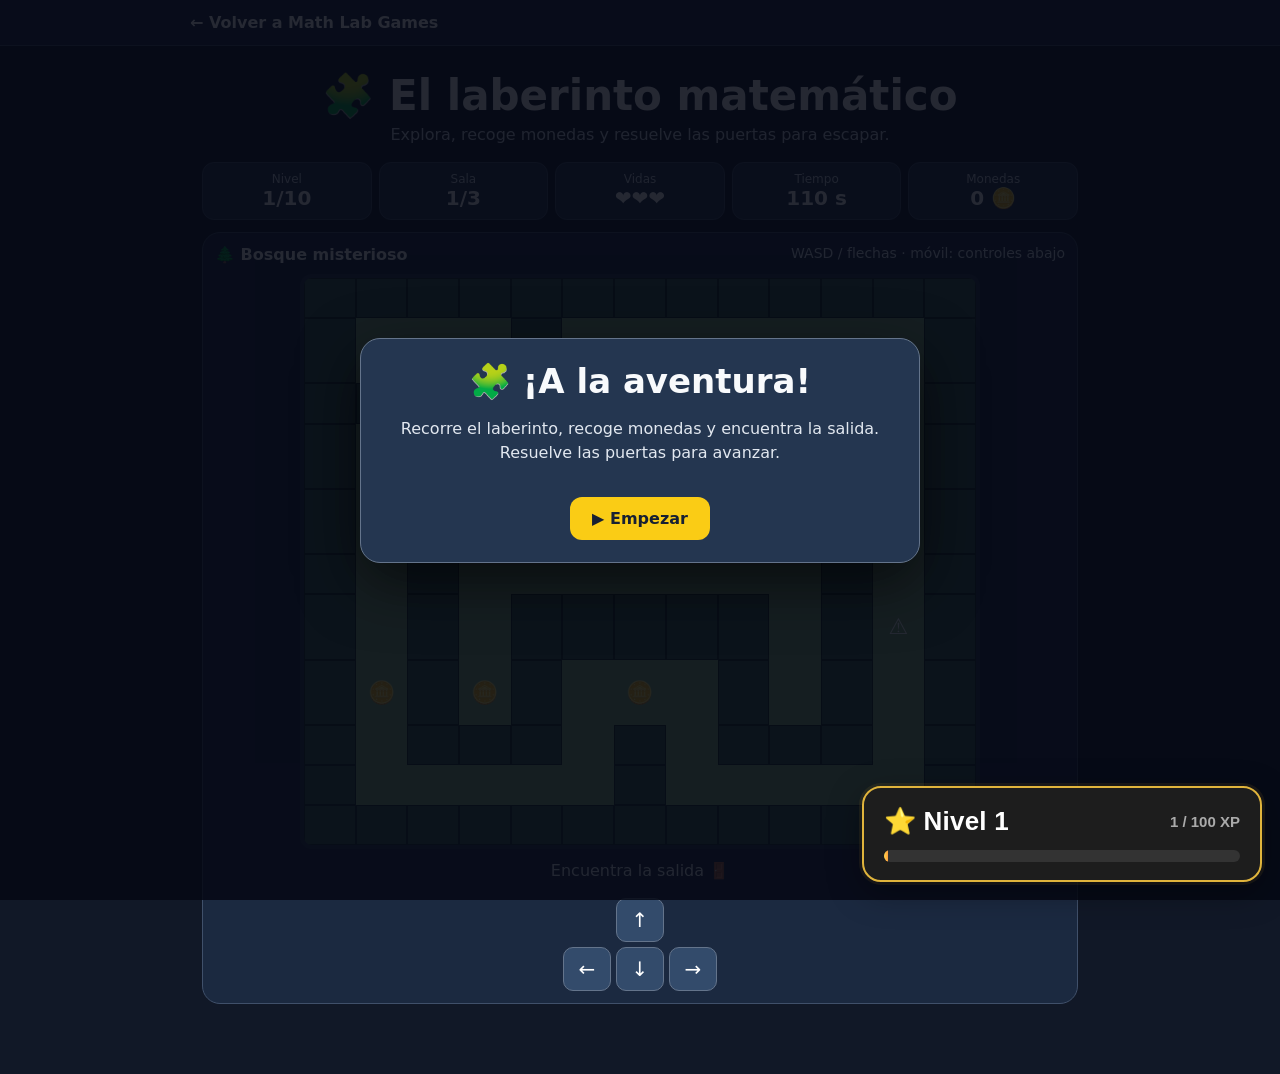
==== juegos/laberinto-matematico/index.html @ 6bd999cf "Add playable Math Lab Games maze adventure" ====
<!doctype html>
<html lang="es"><head><meta charset="utf-8"><meta name="viewport" content="width=device-width,initial-scale=1"><meta name="theme-color" content="#111827"><title>El laberinto matemático | Math Lab Games</title>
<style>
*{box-sizing:border-box}body{margin:0;background:#111827;color:#f8fafc;font:16px system-ui,Arial}button{font:inherit;cursor:pointer}.top{padding:13px max(14px,calc((100vw - 900px)/2));background:#1c2940;border-bottom:1px solid #40506a}.top a{color:white;text-decoration:none;font-weight:800}main{max-width:900px;margin:auto;padding:20px 12px 70px}h1{text-align:center;font-size:clamp(27px,5vw,42px);margin:5px}.sub{text-align:center;color:#cbd5e1;margin:0 0 18px}.stats{display:grid;grid-template-columns:repeat(5,1fr);gap:7px;margin-bottom:12px}.stat{background:#24334b;border:1px solid #40506a;border-radius:12px;text-align:center;padding:9px 3px}.stat small{display:block;color:#cbd5e1;font-size:12px}.stat b{font-size:20px}.panel{background:#1b2940;border:1px solid #40506a;border-radius:18px;padding:12px}.bar{display:flex;justify-content:space-between;gap:10px;flex-wrap:wrap;margin-bottom:10px}.bar span{color:#d7e1ef;font-size:14px}.board{display:grid;grid-template-columns:repeat(var(--w),1fr);width:min(100%,680px);margin:auto;aspect-ratio:var(--w)/var(--h);border:4px solid #27374d;border-radius:12px;overflow:hidden;background:#26394b}.cell{display:grid;place-items:center;min-width:0;font-size:clamp(10px,2.5vw,22px)}.wall{background:#365b4a;box-shadow:inset 0 0 0 1px #182e2a}.floor{background:#82ad78}.exit{background:#facc15}.msg{text-align:center;min-height:25px;color:#e2e8f0;margin:12px 0 0}.pad{display:grid;grid-template-columns:repeat(3,48px);gap:5px;justify-content:center;margin:12px auto 0}.pad button{height:44px;border:1px solid #64748b;background:#334b6b;color:white;border-radius:10px;font-size:20px}.pad .up{grid-column:2}.pad .left{grid-column:1;grid-row:2}.pad .down{grid-column:2;grid-row:2}.pad .right{grid-column:3;grid-row:2}.modal{position:fixed;inset:0;background:#050914dd;display:grid;place-items:center;padding:14px;z-index:4}.modal[hidden]{display:none}.dialog{width:min(100%,560px);background:#243650;border:1px solid #64748b;border-radius:20px;padding:22px;text-align:center;box-shadow:0 20px 60px #0009}.dialog h2{margin:0 0 8px;font-size:clamp(24px,5vw,34px)}.dialog p{color:#e2e8f0;line-height:1.5}.target{font-size:32px;color:#fde68a;font-weight:900}.doors{display:grid;grid-template-columns:repeat(3,1fr);gap:9px;margin:15px 0}.door{min-height:125px;border:4px solid #d6a85e;border-radius:48px 48px 9px 9px;background:linear-gradient(#95623a,#4d3025);color:white;font-size:clamp(16px,3vw,23px);font-weight:900}.door small{display:block;font-size:12px;color:#ffe7ad;margin-bottom:10px}.door:disabled{opacity:.4}.action{border:0;border-radius:12px;padding:12px 22px;background:#facc15;color:#172033;font-weight:900}.good{color:#86efac!important}.bad{color:#fca5a5!important}@media(max-width:560px){main{padding:13px 7px}.stats{gap:3px}.stat{padding:7px 1px}.stat small{font-size:10px}.stat b{font-size:16px}.panel{padding:7px}.board{border-width:3px}.dialog{padding:15px}.door{min-height:105px;border-width:3px}}
</style></head>
<body><header class="top"><a href="../../index.html#juegos">← Volver a Math Lab Games</a></header>
<main><h1>🧩 El laberinto matemático</h1><p class="sub">Explora, recoge monedas y resuelve las puertas para escapar.</p>
<section class="stats"><div class="stat"><small>Nivel</small><b id="level">1/10</b></div><div class="stat"><small>Sala</small><b id="room">1/3</b></div><div class="stat"><small>Vidas</small><b id="lives">❤️❤️❤️</b></div><div class="stat"><small>Tiempo</small><b id="time">100</b></div><div class="stat"><small>Monedas</small><b id="coins">0 🪙</b></div></section>
<section class="panel"><div class="bar"><strong id="scene">🌲 Bosque misterioso</strong><span>WASD / flechas · móvil: controles abajo</span></div><div class="board" id="board" role="img" aria-label="Laberinto"></div><p class="msg" id="msg" aria-live="polite">Encuentra la salida 🚪</p><div class="pad"><button class="up" data-d="0,-1">↑</button><button class="left" data-d="-1,0">←</button><button class="down" data-d="0,1">↓</button><button class="right" data-d="1,0">→</button></div></section></main>
<div class="modal" id="modal"><div class="dialog"><h2 id="mtitle">🧩 ¿Preparado?</h2><p id="mtext">Recorre el laberinto, evita trampas y elige la puerta que resuelve el objetivo. Tienes tres vidas.</p><div class="target" id="target" hidden></div><div class="doors" id="doors" hidden></div><p id="feedback" aria-live="polite"></p><button class="action" id="action">▶ Empezar</button></div></div>
<script src="../../assets/common.js?v=20261123-maze"></script>
<script>
(()=>{
const $=id=>document.getElementById(id),saveKey='mlgMazeSaveV1';
const s={level:1,room:1,lives:3,coins:0,time:100,x:1,y:1,w:13,h:11,map:[],exit:{x:1,y:1},mode:'intro',q:null,earned:0};
let timer=null;
const rand=(a,b)=>a+Math.floor(Math.random()*(b-a+1));
const shuffle=a=>{for(let i=a.length-1;i>0;i--){let j=rand(0,i);[a[i],a[j]]=[a[j],a[i]]}return a};
function persist(){localStorage.setItem(saveKey,JSON.stringify({level:s.level,room:s.room,lives:s.lives,coins:s.coins,earned:s.earned}))}
function maze(){
s.w=13+2*Math.min(3,Math.floor((s.level-1)/3));s.h=11+2*Math.min(2,Math.floor((s.level-1)/4));s.map=Array.from({length:s.h},()=>Array(s.w).fill('#'));s.map[1][1]='.';
let stack=[[1,1]];
while(stack.length){let [x,y]=stack.at(-1),opts=shuffle([[2,0],[-2,0],[0,2],[0,-2]]).filter(([dx,dy])=>x+dx>0&&x+dx<s.w-1&&y+dy>0&&y+dy<s.h-1&&s.map[y+dy][x+dx]==='#');if(!opts.length){stack.pop();continue}let [dx,dy]=opts[0];s.map[y+dy/2][x+dx/2]='.';s.map[y+dy][x+dx]='.';stack.push([x+dx,y+dy])}
let q=[{x:1,y:1,d:0}],seen=new Set(['1,1']),far=q[0];for(let i=0;i<q.length;i++){let p=q[i];if(p.d>far.d)far=p;for(let [dx,dy] of [[1,0],[-1,0],[0,1],[0,-1]]){let x=p.x+dx,y=p.y+dy,k=x+','+y;if(s.map[y]?.[x]&&s.map[y][x]!=='#'&&!seen.has(k)){seen.add(k);q.push({x,y,d:p.d+1})}}}
s.exit={x:far.x,y:far.y};s.x=1;s.y=1;s.map[far.y][far.x]='E';
let cells=[];for(let y=1;y<s.h-1;y++)for(let x=1;x<s.w-1;x++)if(s.map[y][x]==='.'&&(x!==1||y!==1))cells.push([x,y]);shuffle(cells);let traps=Math.min(3,Math.floor(s.level/3)+1),coins=5;cells.slice(0,traps).forEach(([x,y])=>s.map[y][x]='!');cells.slice(traps,traps+coins).forEach(([x,y])=>s.map[y][x]='$');
}
function draw(){let b=$('board');b.style.setProperty('--w',s.w);b.style.setProperty('--h',s.h);let out=[];for(let y=0;y<s.h;y++)for(let x=0;x<s.w;x++){let c=s.map[y][x],v='';if(s.x===x&&s.y===y)v='🧑';else if(c==='E')v='🚪';else if(c==='$')v='🪙';else if(c==='!')v='⚠️';out.push('<div class="cell '+(c==='#'?'wall':c==='E'?'exit':'floor')+'">'+v+'</div>')}b.innerHTML=out.join('');$('level').textContent=s.level+'/10';$('room').textContent=s.room+'/3';$('lives').textContent='❤️'.repeat(s.lives)+'🖤'.repeat(3-s.lives);$('time').textContent=s.time+' s';$('coins').textContent=s.coins+' 🪙';$('scene').textContent=['🌲 Bosque misterioso','🏰 Castillo antiguo','💎 Cuevas subterráneas','🌋 Laberinto de lava'][Math.min(3,Math.floor((s.level-1)/3))]}
function modal(title,msg,button){clearInterval(timer);timer=null;s.mode='modal';$('modal').hidden=false;$('mtitle').textContent=title;$('mtext').textContent=msg;$('feedback').textContent='';$('doors').hidden=true;$('target').hidden=true;$('action').hidden=false;$('action').textContent=button}
function run(){s.mode='play';$('modal').hidden=true;timer=setInterval(()=>{if(s.mode!=='play')return;s.time--;draw();if(s.time<=0)end('⏳ Se acabó el tiempo.');},1000)}
function end(msg){persist();modal('💔 Fin de la partida',msg+' Monedas: '+s.coins+'.','↻ Volver a jugar')}
function room(){s.time=100+s.level*10;maze();draw();$('msg').textContent='Encuentra la salida 🚪';}
function expr(){let a,b;if(s.level<=2){a=rand(4,20);b=rand(2,15);return Math.random()<.5?{q:a+' + '+b,v:a+b}:{q:(a+b)+' − '+b,v:a}}if(s.level<=4){a=rand(2,12);b=rand(2,10);return Math.random()<.5?{q:a+' × '+b,v:a*b}:{q:(a*b)+' ÷ '+a,v:b}}if(s.level<=6){a=rand(2,12);return Math.random()<.5?{q:a+'²',v:a*a}:{q:'√'+a*a,v:a}}if(s.level<=8){a=[10,20,25,50,75][rand(0,4)];b=rand(2,10)*20;return {q:a+'% de '+b,v:a*b/100}}a=rand(2,9);b=rand(2,8);return {q:'('+a+' + '+b+') × 2',v:(a+b)*2}}
function openDoors(){s.mode='doors';clearInterval(timer);let c=expr(),opts=[c],guard=0;while(opts.length<3&&guard++<100){let n=expr();if(n.v!==c.v&&!opts.some(x=>x.v===n.v))opts.push(n)}while(opts.length<3)opts.push({q:(c.v+opts.length*7)+'',v:c.v+opts.length*7});s.q={target:c.v,opts:shuffle(opts)};$('modal').hidden=false;$('mtitle').textContent='🚪 ¡Tres puertas!';$('mtext').textContent='¿Qué operación da este resultado?';$('target').hidden=false;$('target').textContent='🎯 '+c.v;$('doors').hidden=false;$('doors').replaceChildren();$('action').hidden=true;s.q.opts.forEach((o,i)=>{let btn=document.createElement('button');btn.className='door';btn.innerHTML='<small>PUERTA '+(i+1)+'</small>'+o.q;btn.onclick=()=>answer(i);$('doors').append(btn)})}
async function answer(i){if(s.mode!=='doors')return;let ok=s.q.opts[i].v===s.q.target;if(!ok){s.lives--;s.time=Math.max(0,s.time-10);draw();$('feedback').textContent='❌ Incorrecto: pierdes una vida y 10 segundos.';$('feedback').className='bad';$('doors').children[i].disabled=true;if(s.lives<=0)end('Te has quedado sin vidas.');else if(s.time<=0)end('Se acabó el tiempo.');return}
$('feedback').textContent='✅ ¡Correcto! +5 XP';$('feedback').className='good';s.earned+=5;try{await window.MiWeb?.xpAction?.('correct')}catch(e){};if(s.room===3){if(s.level===10){localStorage.removeItem(saveKey);modal('🏆 ¡Has escapado!','¡Has completado los diez niveles! Monedas: '+s.coins+' · XP obtenidos: '+s.earned,'↻ Volver a jugar');s.mode='won';return}s.level++;s.room=1;s.lives=Math.min(3,s.lives+1);persist();room();modal('🏆 ¡Nivel completado!','Avanzas al siguiente escenario y recuperas una vida.','Continuar')}else{s.room++;persist();room();modal('✅ ¡Sala superada!','La puerta se ha abierto. Sigue buscando la salida.','Continuar')}}
function move(dx,dy){if(s.mode!=='play')return;let x=s.x+dx,y=s.y+dy,c=s.map[y]?.[x];if(!c||c==='#')return;s.x=x;s.y=y;if(c==='$'){s.coins++;s.map[y][x]='.';$('msg').textContent='🪙 ¡Moneda recogida!'}else if(c==='!'){s.lives--;s.time=Math.max(0,s.time-7);s.map[y][x]='.';$('msg').textContent='⚠️ ¡Trampa!';if(s.lives<=0){end('Te has quedado sin vidas.');return}}draw();if(c==='E')openDoors()}
function fresh(){s.level=1;s.room=1;s.lives=3;s.coins=0;s.earned=0;persist();room();modal('🧩 ¡A la aventura!','Recorre el laberinto, recoge monedas y encuentra la salida. Resuelve las puertas para avanzar.','▶ Empezar')}
$('action').onclick=()=>{if(s.mode==='won'||s.mode==='over'){fresh();run()}else run()};
document.querySelectorAll('[data-d]').forEach(b=>b.onclick=()=>move(...b.dataset.d.split(',').map(Number)));
document.addEventListener('keydown',e=>{let k=e.key.toLowerCase(),d={arrowup:[0,-1],w:[0,-1],arrowdown:[0,1],s:[0,1],arrowleft:[-1,0],a:[-1,0],arrowright:[1,0],d:[1,0]}[k];if(d){e.preventDefault();if(!e.repeat)move(...d)}if(k==='escape'&&s.mode==='play')modal('⏸️ Pausa','La partida está pausada.','▶ Seguir')});
try{let old=JSON.parse(localStorage.getItem(saveKey));if(old&&old.level>=1&&old.level<=10){Object.assign(s,old);room();modal('🧩 Partida guardada','Puedes continuar donde lo dejaste o empezar de nuevo.','▶ Continuar')}else fresh()}catch{fresh()}
})();
</script></body></html>
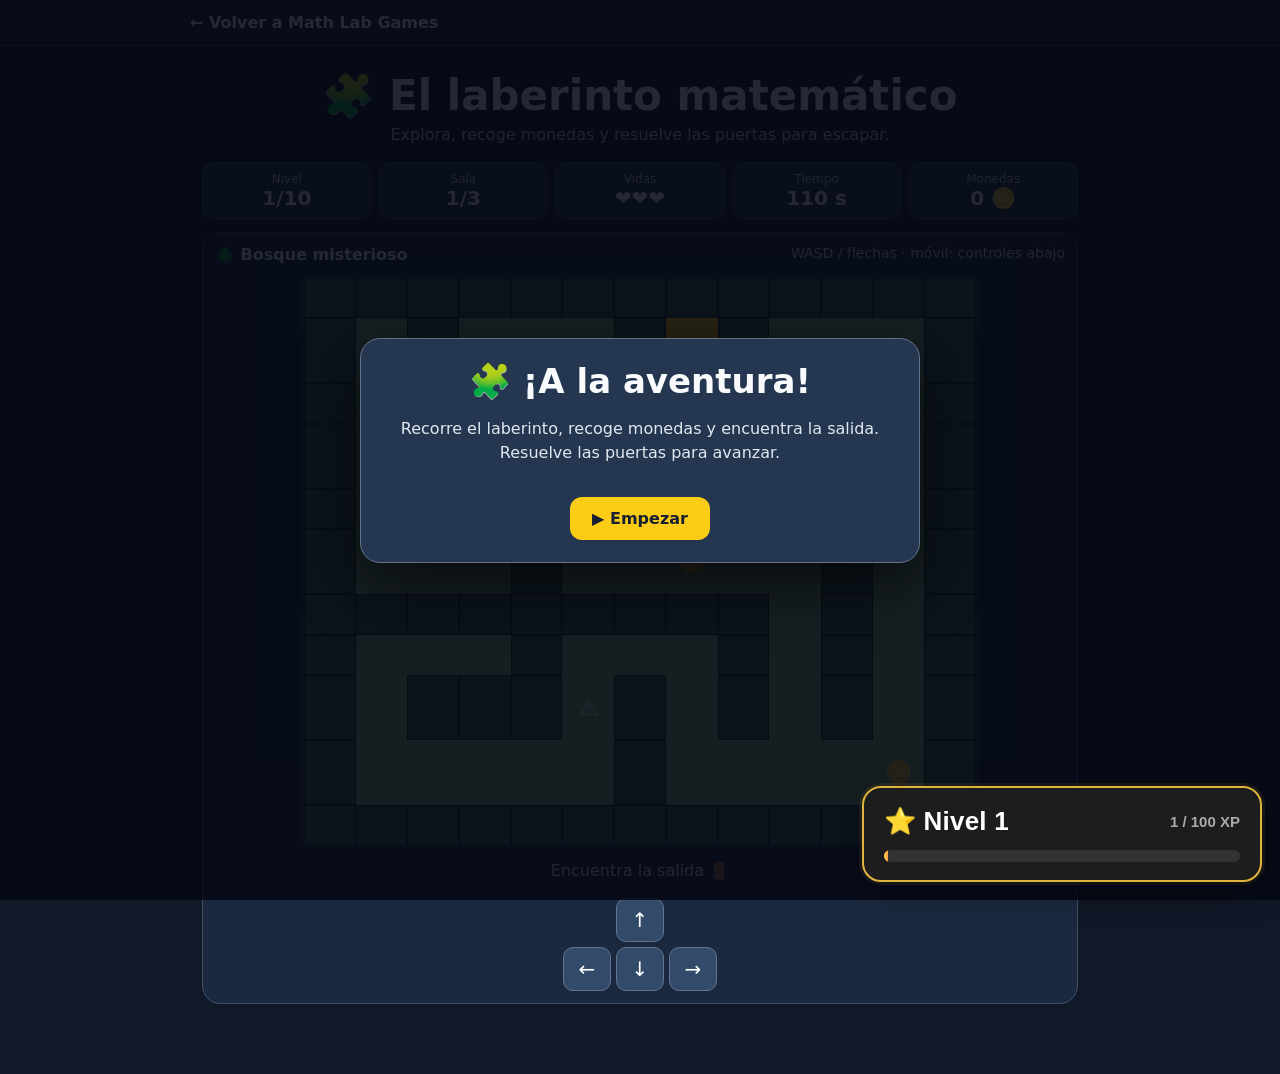
==== commit 4524f6cf: "Clarify maze adventure points until global XP is integrated" ====
--- a/juegos/laberinto-matematico/index.html
+++ b/juegos/laberinto-matematico/index.html
@@ -33,7 +33,7 @@
 function expr(){let a,b;if(s.level<=2){a=rand(4,20);b=rand(2,15);return Math.random()<.5?{q:a+' + '+b,v:a+b}:{q:(a+b)+' − '+b,v:a}}if(s.level<=4){a=rand(2,12);b=rand(2,10);return Math.random()<.5?{q:a+' × '+b,v:a*b}:{q:(a*b)+' ÷ '+a,v:b}}if(s.level<=6){a=rand(2,12);return Math.random()<.5?{q:a+'²',v:a*a}:{q:'√'+a*a,v:a}}if(s.level<=8){a=[10,20,25,50,75][rand(0,4)];b=rand(2,10)*20;return {q:a+'% de '+b,v:a*b/100}}a=rand(2,9);b=rand(2,8);return {q:'('+a+' + '+b+') × 2',v:(a+b)*2}}
 function openDoors(){s.mode='doors';clearInterval(timer);let c=expr(),opts=[c],guard=0;while(opts.length<3&&guard++<100){let n=expr();if(n.v!==c.v&&!opts.some(x=>x.v===n.v))opts.push(n)}while(opts.length<3)opts.push({q:(c.v+opts.length*7)+'',v:c.v+opts.length*7});s.q={target:c.v,opts:shuffle(opts)};$('modal').hidden=false;$('mtitle').textContent='🚪 ¡Tres puertas!';$('mtext').textContent='¿Qué operación da este resultado?';$('target').hidden=false;$('target').textContent='🎯 '+c.v;$('doors').hidden=false;$('doors').replaceChildren();$('action').hidden=true;s.q.opts.forEach((o,i)=>{let btn=document.createElement('button');btn.className='door';btn.innerHTML='<small>PUERTA '+(i+1)+'</small>'+o.q;btn.onclick=()=>answer(i);$('doors').append(btn)})}
 async function answer(i){if(s.mode!=='doors')return;let ok=s.q.opts[i].v===s.q.target;if(!ok){s.lives--;s.time=Math.max(0,s.time-10);draw();$('feedback').textContent='❌ Incorrecto: pierdes una vida y 10 segundos.';$('feedback').className='bad';$('doors').children[i].disabled=true;if(s.lives<=0)end('Te has quedado sin vidas.');else if(s.time<=0)end('Se acabó el tiempo.');return}
-$('feedback').textContent='✅ ¡Correcto! +5 XP';$('feedback').className='good';s.earned+=5;try{await window.MiWeb?.xpAction?.('correct')}catch(e){};if(s.room===3){if(s.level===10){localStorage.removeItem(saveKey);modal('🏆 ¡Has escapado!','¡Has completado los diez niveles! Monedas: '+s.coins+' · XP obtenidos: '+s.earned,'↻ Volver a jugar');s.mode='won';return}s.level++;s.room=1;s.lives=Math.min(3,s.lives+1);persist();room();modal('🏆 ¡Nivel completado!','Avanzas al siguiente escenario y recuperas una vida.','Continuar')}else{s.room++;persist();room();modal('✅ ¡Sala superada!','La puerta se ha abierto. Sigue buscando la salida.','Continuar')}}
+$('feedback').textContent='✅ ¡Correcto! +5 puntos';$('feedback').className='good';s.earned+=5;if(s.room===3){if(s.level===10){localStorage.removeItem(saveKey);modal('🏆 ¡Has escapado!','¡Has completado los diez niveles! Monedas: '+s.coins+' · Puntos de aventura: '+s.earned,'↻ Volver a jugar');s.mode='won';return}s.level++;s.room=1;s.lives=Math.min(3,s.lives+1);persist();room();modal('🏆 ¡Nivel completado!','Avanzas al siguiente escenario y recuperas una vida.','Continuar')}else{s.room++;persist();room();modal('✅ ¡Sala superada!','La puerta se ha abierto. Sigue buscando la salida.','Continuar')}}
 function move(dx,dy){if(s.mode!=='play')return;let x=s.x+dx,y=s.y+dy,c=s.map[y]?.[x];if(!c||c==='#')return;s.x=x;s.y=y;if(c==='$'){s.coins++;s.map[y][x]='.';$('msg').textContent='🪙 ¡Moneda recogida!'}else if(c==='!'){s.lives--;s.time=Math.max(0,s.time-7);s.map[y][x]='.';$('msg').textContent='⚠️ ¡Trampa!';if(s.lives<=0){end('Te has quedado sin vidas.');return}}draw();if(c==='E')openDoors()}
 function fresh(){s.level=1;s.room=1;s.lives=3;s.coins=0;s.earned=0;persist();room();modal('🧩 ¡A la aventura!','Recorre el laberinto, recoge monedas y encuentra la salida. Resuelve las puertas para avanzar.','▶ Empezar')}
 $('action').onclick=()=>{if(s.mode==='won'||s.mode==='over'){fresh();run()}else run()};
